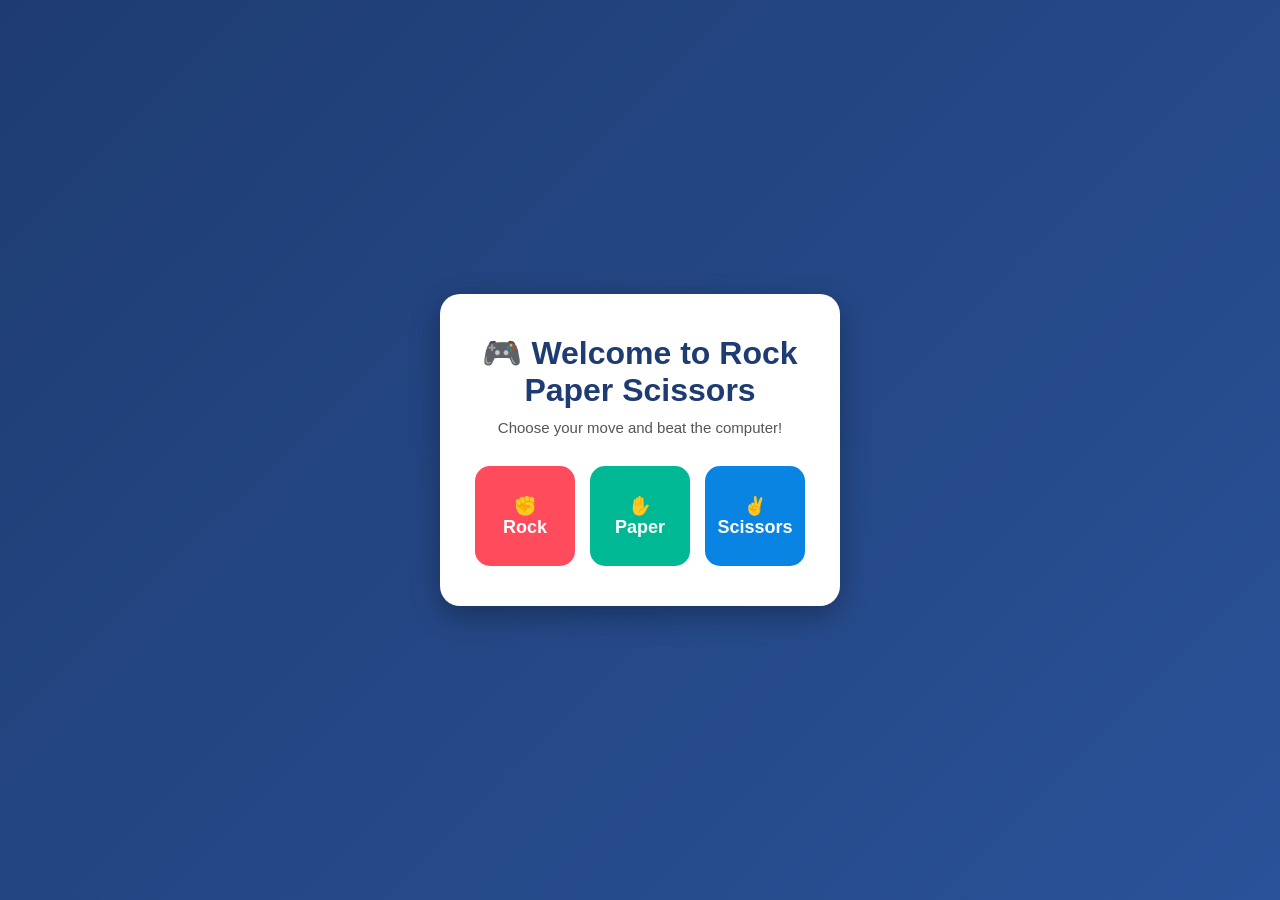
==== index.html @ bcce0f3b "Renamed game.html to index.html" ====
<!DOCTYPE html>
<html lang="en">
<head>
    <link rel="stylesheet" href="game.css">
    <meta charset="UTF-8">
    <meta name="viewport" content="width=device-width, initial-scale=1.0">
    <title>Document</title>
</head>
<body>
    
    <div class="container">
    <h1>🎮 Welcome to Rock Paper Scissors</h1>
    <p class="subtitle">Choose your move and beat the computer!</p>

    <div class="buttons">
      <button class="rock" onclick="random1()">
        ✊<br>Rock
      </button>

      <button class="paper" onclick="random2()">
        ✋<br>Paper
      </button>

      <button class="scissors" onclick="random3()">
        ✌️<br>Scissors
      </button>
    </div>



    <script src="game.js"></script>
</body>
</html>
---- game.css ----
* {
      margin: 0;
      padding: 0;
      box-sizing: border-box;
      font-family: Arial, Helvetica, sans-serif;
    }

    body {
      height: 100vh;
      display: flex;
      justify-content: center;
      align-items: center;
      background: linear-gradient(135deg, #1e3c72, #2a5298);
    }

    .container {
      background: white;
      width: 400px;
      padding: 40px 30px;
      border-radius: 20px;
      text-align: center;
      box-shadow: 0 10px 30px rgba(0, 0, 0, 0.3);
    }

    h1 {
      font-size: 32px;
      color: #1e3c72;
      margin-bottom: 10px;
    }

    .subtitle {
      color: #555;
      margin-bottom: 30px;
      font-size: 15px;
    }

    .buttons {
      display: flex;
      justify-content: center;
      gap: 15px;
      flex-wrap: wrap;
    }

    button {
      width: 100px;
      height: 100px;
      border: none;
      border-radius: 15px;
      font-size: 18px;
      font-weight: bold;
      cursor: pointer;
      transition: 0.3s ease;
      color: white;
    }

    .rock {
      background: #ff4b5c;
    }

    .paper {
      background: #00b894;
    }

    .scissors {
      background: #0984e3;
    }
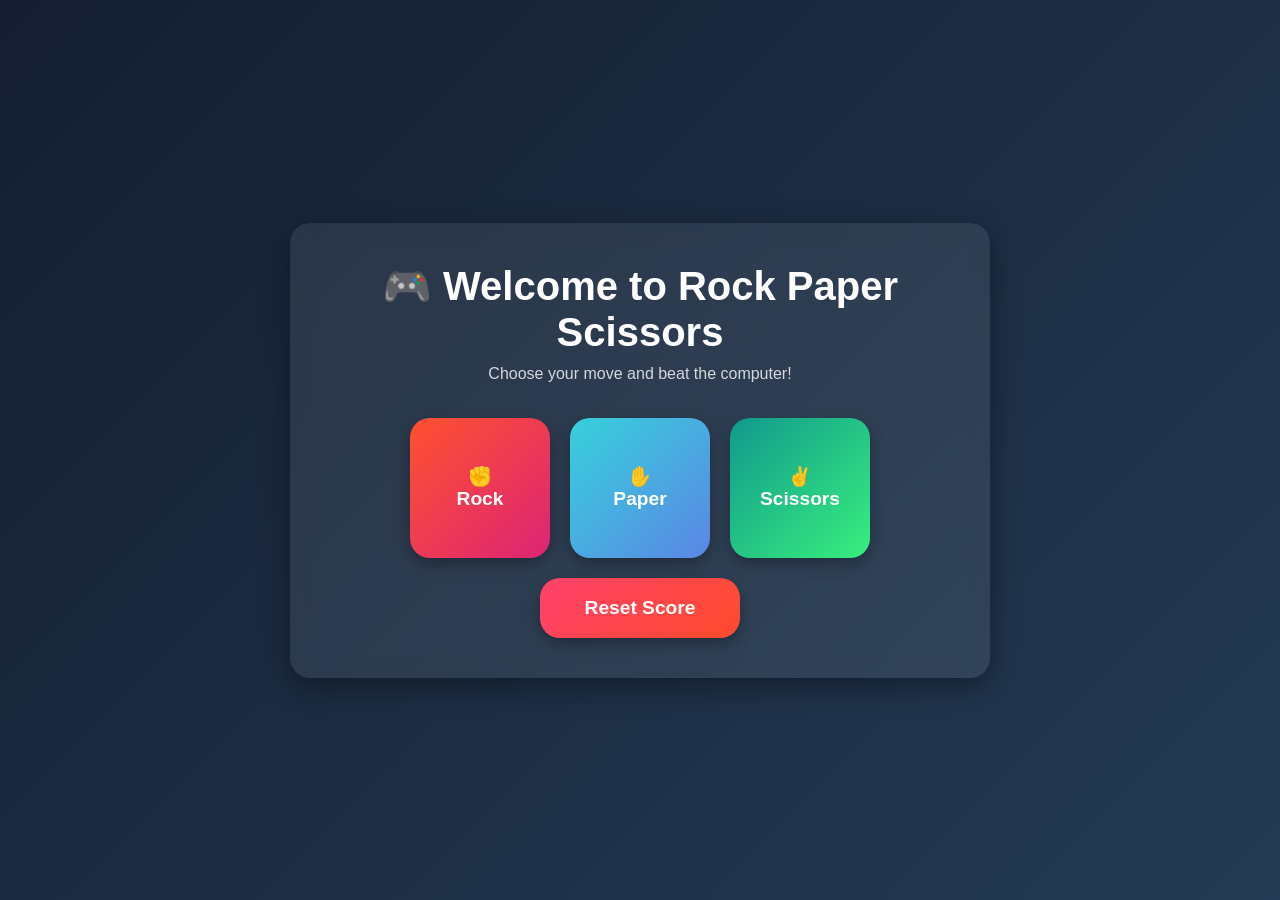
==== commit 882a5c32: "Version 2 Rock Paper Scissors" ====
--- a/index.html
+++ b/index.html
@@ -1,33 +1,70 @@
 <!DOCTYPE html>
 <html lang="en">
+
 <head>
-    <link rel="stylesheet" href="game.css">
     <meta charset="UTF-8">
     <meta name="viewport" content="width=device-width, initial-scale=1.0">
-    <title>Document</title>
+
+    <link rel="stylesheet" href="game.css">
+
+    <title>Rock Paper Scissors</title>
 </head>
+
 <body>
-    
+
     <div class="container">
-    <h1>🎮 Welcome to Rock Paper Scissors</h1>
-    <p class="subtitle">Choose your move and beat the computer!</p>
 
-    <div class="buttons">
-      <button class="rock" onclick="random1()">
-        ✊<br>Rock
-      </button>
+        <h1>🎮 Welcome to Rock Paper Scissors</h1>
 
-      <button class="paper" onclick="random2()">
-        ✋<br>Paper
-      </button>
+        <p class="subtitle">
+            Choose your move and beat the computer!
+        </p>
 
-      <button class="scissors" onclick="random3()">
-        ✌️<br>Scissors
-      </button>
+        <!-- Buttons -->
+        <div class="buttons">
+
+            <button class="rock" onclick="random1()">
+                ✊ <br> Rock
+            </button>
+
+            <button class="paper" onclick="random2()">
+                ✋ <br> Paper
+            </button>
+
+            <button class="scissors" onclick="random3()">
+                ✌️ <br> Scissors
+            </button>
+
+            <button class="reset" onclick="resetScore()">
+                Reset Score
+            </button>
+
+        </div>
+
     </div>
 
+    <!-- Popup -->
+    <div class="popup" id="popup">
 
+        <div class="popup-content">
+
+            <h2 id="popup-title">
+                Result
+            </h2>
+
+            <p id="popup-message">
+            </p>
+
+            <button onclick="closePopup()">
+                Close
+            </button>
+
+        </div>
+
+    </div>
 
     <script src="game.js"></script>
+
 </body>
+
 </html>
--- a/game.css
+++ b/game.css
@@ -1,67 +1,193 @@
+/* Reset */
+* {
+    margin: 0;
+    padding: 0;
+    box-sizing: border-box;
+}
 
-    * {
-      margin: 0;
-      padding: 0;
-      box-sizing: border-box;
-      font-family: Arial, Helvetica, sans-serif;
-    }
+/* Body */
+body {
+    height: 100vh;
+    display: flex;
+    justify-content: center;
+    align-items: center;
+    font-family: Arial, Helvetica, sans-serif;
+    background: linear-gradient(135deg, #141e30, #243b55);
+    color: white;
+}
 
-    body {
-      height: 100vh;
-      display: flex;
-      justify-content: center;
-      align-items: center;
-      background: linear-gradient(135deg, #1e3c72, #2a5298);
-    }
+/* Main Container */
+.container {
+    background: rgba(255, 255, 255, 0.08);
+    padding: 40px;
+    border-radius: 20px;
+    backdrop-filter: blur(10px);
+    text-align: center;
+    width: 90%;
+    max-width: 700px;
+    box-shadow: 0 8px 30px rgba(0,0,0,0.4);
+}
 
-    .container {
-      background: white;
-      width: 400px;
-      padding: 40px 30px;
-      border-radius: 20px;
-      text-align: center;
-      box-shadow: 0 10px 30px rgba(0, 0, 0, 0.3);
-    }
+/* Title */
+.container h1 {
+    font-size: 2.5rem;
+    margin-bottom: 10px;
+}
 
-    h1 {
-      font-size: 32px;
-      color: #1e3c72;
-      margin-bottom: 10px;
-    }
+/* Subtitle */
+.subtitle {
+    font-size: 1rem;
+    opacity: 0.8;
+    margin-bottom: 35px;
+}
 
-    .subtitle {
-      color: #555;
-      margin-bottom: 30px;
-      font-size: 15px;
+/* Buttons Container */
+.buttons {
+    display: flex;
+    justify-content: center;
+    gap: 20px;
+    flex-wrap: wrap;
+}
+
+/* General Button Style */
+.buttons button {
+    width: 140px;
+    height: 140px;
+    border: none;
+    border-radius: 20px;
+    font-size: 1.2rem;
+    font-weight: bold;
+    cursor: pointer;
+    transition: 0.3s ease;
+    color: white;
+    box-shadow: 0 6px 15px rgba(0,0,0,0.3);
+}
+
+/* Hover Animation */
+.buttons button:hover {
+    transform: translateY(-8px) scale(1.05);
+}
+
+/* Rock Button */
+.rock {
+    background: linear-gradient(135deg, #ff512f, #dd2476);
+}
+
+/* Paper Button */
+.paper {
+    background: linear-gradient(135deg, #36d1dc, #5b86e5);
+}
+
+/* Scissors Button */
+.scissors {
+    background: linear-gradient(135deg, #11998e, #38ef7d);
+}
+
+/* Reset Button */
+.reset {
+    background: linear-gradient(135deg, #ff416c, #ff4b2b);
+    width: 200px !important;
+    height: 60px !important;
+    font-size: 1rem;
+}
+
+/* Active Effect */
+.buttons button:active {
+    transform: scale(0.95);
+}
+
+/* Responsive Design */
+@media (max-width: 600px) {
+    
+    .container h1 {
+        font-size: 2rem;
     }
 
     .buttons {
-      display: flex;
-      justify-content: center;
-      gap: 15px;
-      flex-wrap: wrap;
+        flex-direction: column;
+        align-items: center;
     }
 
-    button {
-      width: 100px;
-      height: 100px;
-      border: none;
-      border-radius: 15px;
-      font-size: 18px;
-      font-weight: bold;
-      cursor: pointer;
-      transition: 0.3s ease;
-      color: white;
+    .buttons button {
+        width: 180px;
+        height: 100px;
+    }
+}
+
+/* Popup Background */
+.popup {
+    position: fixed;
+
+    top: 0;
+    left: 0;
+
+    width: 100%;
+    height: 100%;
+
+    background: rgba(0,0,0,0.6);
+
+    display: none;
+
+    justify-content: center;
+    align-items: center;
+
+    z-index: 1000;
+}
+
+/* Popup Box */
+.popup-content {
+    background: white;
+
+    padding: 30px;
+
+    width: 350px;
+
+    border-radius: 20px;
+
+    text-align: center;
+
+    animation: popupAnimation 0.3s ease;
+}
+
+/* Popup Title */
+.popup-content h2 {
+    margin-bottom: 15px;
+    color: #111827;
+}
+
+/* Popup Text */
+.popup-content p {
+    color: #374151;
+    margin-bottom: 20px;
+    font-size: 18px;
+}
+
+/* Button */
+.popup-content button {
+    padding: 10px 20px;
+
+    border: none;
+
+    background: #2563eb;
+
+    color: white;
+
+    border-radius: 10px;
+
+    cursor: pointer;
+}
+
+/* Animation */
+@keyframes popupAnimation {
+
+    from {
+        transform: scale(0.5);
+        opacity: 0;
     }
 
-    .rock {
-      background: #ff4b5c;
+    to {
+        transform: scale(1);
+        opacity: 1;
     }
 
-    .paper {
-      background: #00b894;
-    }
-
-    .scissors {
-      background: #0984e3;
-    }
+}
